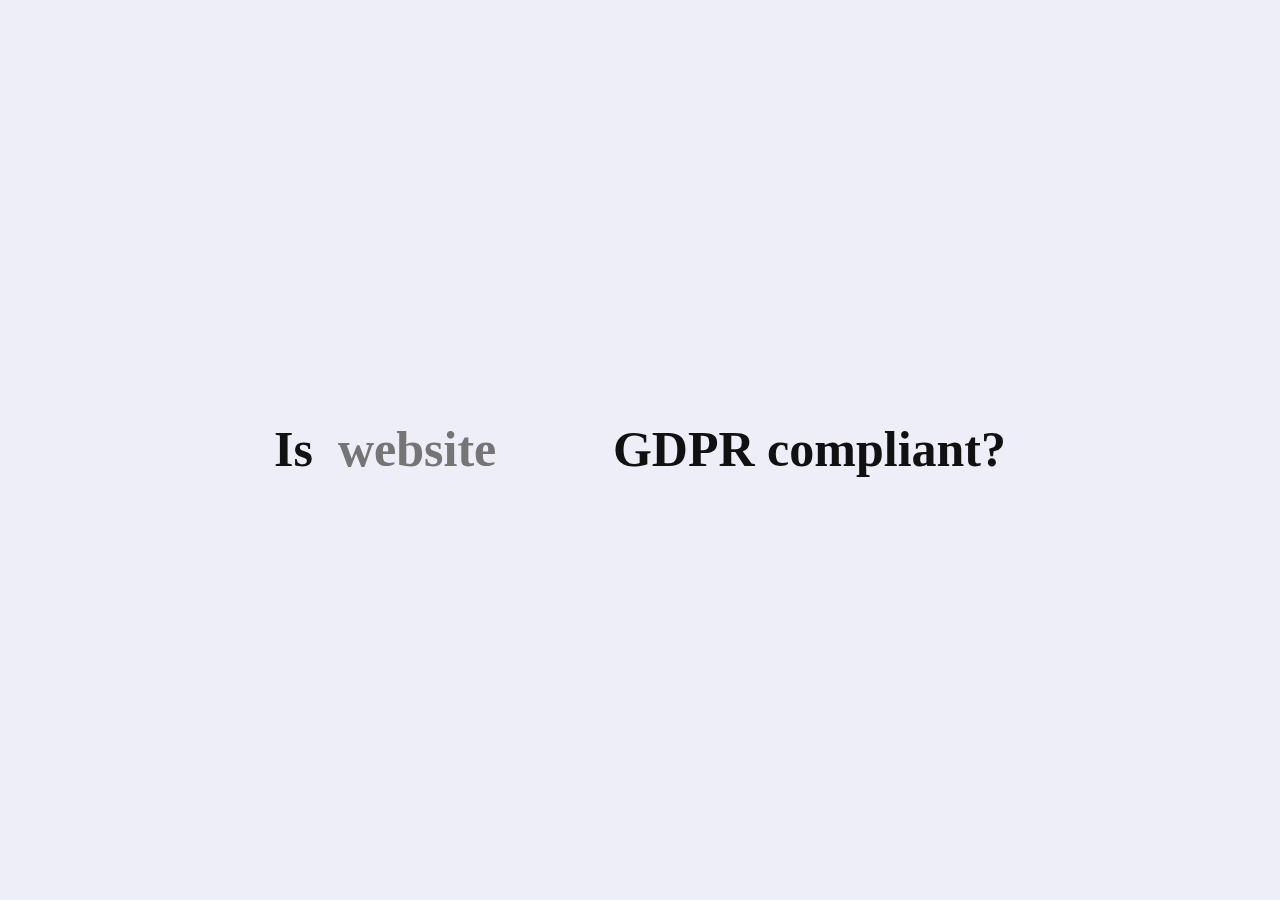
==== site/index.html @ ae6fbefc "Get ready, this is a big one." ====
<!DOCTYPE html>
<html>
    <head>
        <title>Square Brackets</title>
        <meta charset="UTF-8">
        <meta name="viewport" content="width=device-width, initial-scale=1">
        <meta name="description" content="Check whether a site is properly GDPR
        compliant.">
        <meta name="author" content="Joe, Edward, Michael, Dylan">
        <link rel="stylesheet" type="text/css" href="./main.css">
    </head>
    <body>
        <main>
            <section id="home">
                <form id="checker" method="POST">
                    <h1 id="question">
                        Is
                        <input type="text" name="website" placeholder="website
                        here" autocomplete="off"/>
                        GDPR compliant?
                    </h1>
                </form>
                <div class="complete">
                    <nav class="complete__tabs">
                        <div class="complete__tabs__html">HTML</div>
                        <div class="complete__tabs__json">JSON</div>
                    </nav>
                    <div class="complete__html">
                        <h3>
                            <span class="complete__html__url"></span>
                            -
                            <span class="complete__html__status"></span>
                        </h3>
                        <h3 style="margin-bottom: 0.5rem;">Trackers (<span
                                class="complete__html__tracker-count"></span>)</h3>
                        <div class="complete__html__trackers"></div>
                    </div>
                    <div class="complete__json">
                        <textarea class="complete__json__text"></textarea>
                    </div>
                </div>
                <div class="pending">
                    <div class="loader">
                        Loading...
                        <div class="segment"></div>
                    </div>
                </div>
            </section>
            <section id="gdpr">
            </section>
            <section id="about">
            </section>
        </main>
        <script src="./main.js"></script>
    </body>
</html>
---- site/main.css ----
/* Set visible outlines */
/*
#home  { background-color: #fee; }
#gdpr  { background-color: #efe; }
#about { background-color: #eef; }
*/
/* Default Mixins */
/* Basic Padding, Margin, Sizing Layouts */
* {
  box-sizing: border-box;
  color: #111; }

body {
  padding: 0;
  margin: 0;
  font: #111;
  background-color: #eeeef8; }

main {
  width: 100%;
  height: 100vh; }
  main section {
    width: 100%; }

/* Home */
#home {
  min-height: 100vh;
  padding: 80px;
  display: flex;
  flex-flow: column;
  align-items: center;
  justify-content: center; }
  #home #checker {
    flex: 1 0 auto;
    display: flex;
    flex-flow: column;
    align-items: center;
    justify-content: center; }
    #home #checker #question {
      flex: 0 0 auto;
      font-size: 50px;
      text-align: center;
      margin: 0px; }
      #home #checker #question input[name="website"] {
        background-color: #eeeef8;
        border-bottom: transparent 2px solid;
        color: #285c82;
        padding: 0 0.5ch;
        margin: 0;
        outline: 0;
        border-top: 0;
        border-left: 0;
        border-right: 0;
        font-family: serif;
        font-weight: bold;
        font-size: inherit;
        width: 11ch;
        text-align: left; }
        #home #checker #question input[name="website"]:hover {
          background-color: #e6e6f0; }
        #home #checker #question input[name="website"]:active {
          background-color: #ccccd6;
          border-bottom: #285c82 2px solid; }
        #home #checker #question input[name="website"]:focus {
          background-color: #dddde7;
          border-bottom: #285c82 2px solid; }
  #home button[type="submit"] {
    background-color: #eb9;
    border: none;
    width: 40%;
    max-width: 20ch;
    min-width: 10ch; }

.complete {
  padding: 1rem;
  border: #285c82 2px solid;
  border-radius: 1rem;
  flex: 0 0 auto;
  width: 100%;
  overflow: hidden; }
  body:not(.mode--complete) .complete {
    display: none !important; }
  .complete__tabs {
    display: flex;
    flex-direction: row;
    margin-bottom: 1rem; }
    .complete__tabs__html, .complete__tabs__json {
      background-color: #eeeef8;
      border-bottom: transparent 2px solid;
      cursor: pointer;
      border-bottom: #285c82 2px solid;
      width: 6ch;
      text-align: center;
      height: 1.5em;
      line-height: 1.5em; }
      .complete__tabs__html:hover, .complete__tabs__json:hover {
        background-color: #e6e6f0; }
      .complete__tabs__html:active, .complete__tabs__json:active {
        background-color: #ccccd6;
        border-bottom: #285c82 2px solid; }
      .complete__tabs__html:focus, .complete__tabs__json:focus {
        background-color: #dddde7;
        border-bottom: #285c82 2px solid; }
    .mode--json .complete__tabs__html {
      border-bottom-width: 0; }
    body:not(.mode--json) .complete__tabs__json {
      border-bottom-width: 0; }
  body:not(.mode--json) .complete__json {
    display: none; }
  .mode--json .complete__html {
    display: none; }
  .complete__json__text {
    resize: none;
    width: 100%;
    height: 10rem; }
  .complete__html__status {
    padding: 3px;
    border-radius: 3px; }
    .complete__html__status--0 {
      background-color: #aea; }
    .complete__html__status--3, .complete__html__status--2, .complete__html__status--1 {
      background-color: #eea; }
    .complete__html__status--6, .complete__html__status--5, .complete__html__status--4 {
      background-color: #eaa; }
  .complete .url {
    font-size: 1.5rem; }

.pending {
  flex: 3 0 auto;
  display: flex;
  flex-flow: column;
  align-items: center;
  justify-content: center; }
  body:not(.mode--pending) .pending {
    display: none !important; }
  .pending .loader {
    width: 200px;
    height: 2.5rem;
    line-height: 2.5rem;
    font-size: 1.5rem;
    font-family: monospace;
    text-align: center;
    position: relative;
    border-radius: 5px;
    overflow: hidden; }
@keyframes segment {
  0% {
    width: 0%;
    left: 0; }
  50% {
    width: 100%;
    right: 0; }
  100% {
    width: 0%;
    right: 0; } }
    .pending .loader .segment {
      color: #285c82;
      top: 0;
      z-index: -1;
      height: 100%;
      background-color: lightblue;
      position: absolute;
      animation: 3s ease-in-out 0s infinite segment; }

/*# sourceMappingURL=main.css.map */
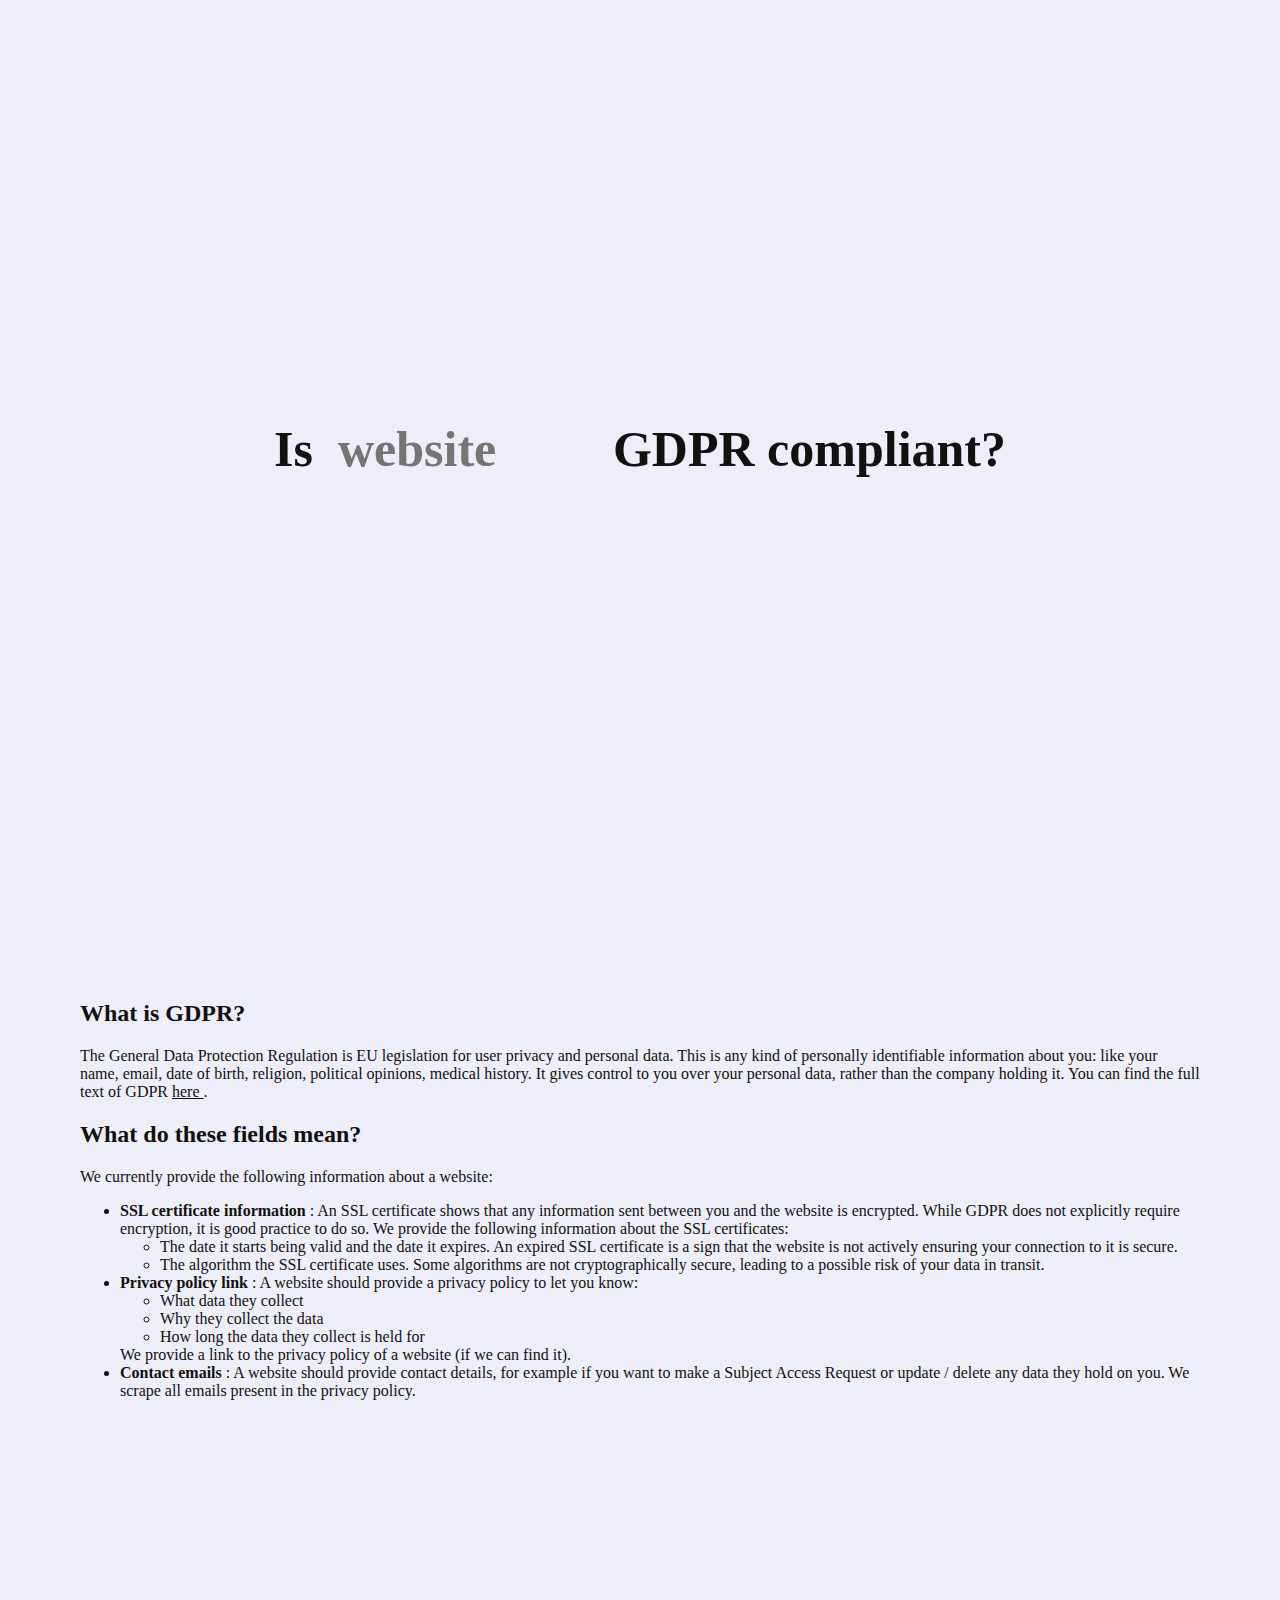
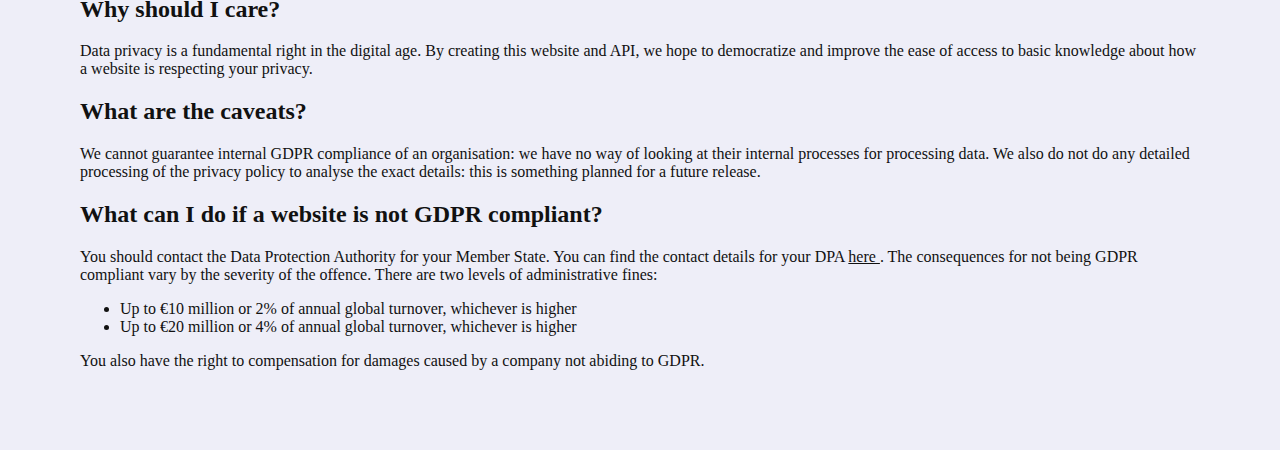
==== commit 2a7c8e49: "Explain GDPR / site concept in index.html" ====
--- a/site/index.html
+++ b/site/index.html
@@ -47,8 +47,52 @@
                 </div>
             </section>
             <section id="gdpr">
+	      <h2> What is GDPR? </h2>
+	      The General Data Protection Regulation is EU legislation for user privacy and personal data. This is any kind of personally identifiable information about you: like your name, email, date of birth, religion, political opinions, medical history. It gives control to you over your personal data, rather than the company holding it.
+	      
+	      You can find the full text of GDPR <a href="https://ec.europa.eu/info/law/law-topic/data-protection_en"> here </a>.
+
+	      <h2> What do these fields mean? </h2>
+	      We currently provide the following information about a website:
+	      <ul>
+		<li> <b> SSL certificate information </b>:
+		  An SSL certificate shows that any information sent between you and the website is encrypted. While GDPR does not explicitly require encryption, it is good practice to do so. We provide the following information about the SSL certificates: 
+		  <ul>
+		    <li> The date it starts being valid and the date it expires. An expired SSL certificate is a sign that the website is not actively ensuring your connection to it is secure. </li>
+		    <li> The algorithm the SSL certificate uses. Some algorithms are not cryptographically secure, leading to a possible risk of your data in transit. </li>
+		  </ul>
+		</li>
+		<li> <b> Privacy policy link </b>:
+		  A website should provide a privacy policy to let you know:
+		  <ul>
+		    <li> What data they collect </li>
+		    <li> Why they collect the data </li>
+		    <li> How long the data they collect is held for </li>
+		  </ul>
+		  We provide a link to the privacy policy of a website (if we can find it). 
+		</li>
+		<li>
+		  <b> Contact emails </b>: A website should provide contact details, for example if you want to make a Subject Access Request or update / delete any data they hold on you. We scrape all emails present in the privacy policy. 
+		</li>
+	      </ul>
             </section>
             <section id="about">
+	      <h2> Why should I care? </h2>
+	      Data privacy is a fundamental right in the digital age. By creating this website and API, we hope to democratize and improve the ease of access to basic knowledge about how a website is respecting your privacy.
+
+	      <h2> What are the caveats? </h2>
+	      We cannot guarantee internal GDPR compliance of an organisation: we have no way of looking at their internal processes for processing data. We also do not do any detailed processing of the privacy policy to analyse the exact details: this is something planned for a future release.
+
+	      <h2> What can I do if a website is not GDPR compliant? </h2>
+	      You should contact the Data Protection Authority for your Member State. You can find the contact details for your DPA <a href="http://ec.europa.eu/justice/article-29/structure/data-protection-authorities/index_en.htm"> here </a>. 
+	      The consequences for not being GDPR compliant vary by the severity of the offence.
+	      There are two levels of administrative fines:
+	      <ul> 
+	      <li> Up to €10 million or 2% of annual global turnover, whichever is higher </li>
+	      <li> Up to €20 million or 4% of annual global turnover, whichever is higher </li>
+	      </ul>
+	      You also have the right to compensation for damages caused by a company not abiding to GDPR.
+
             </section>
         </main>
         <script src="./main.js"></script>
--- a/site/main.css
+++ b/site/main.css
@@ -20,12 +20,12 @@
   width: 100%;
   height: 100vh; }
   main section {
-    width: 100%; }
+    width: 100%;
+    padding: 80px; }
 
 /* Home */
 #home {
   min-height: 100vh;
-  padding: 80px;
   display: flex;
   flex-flow: column;
   align-items: center;
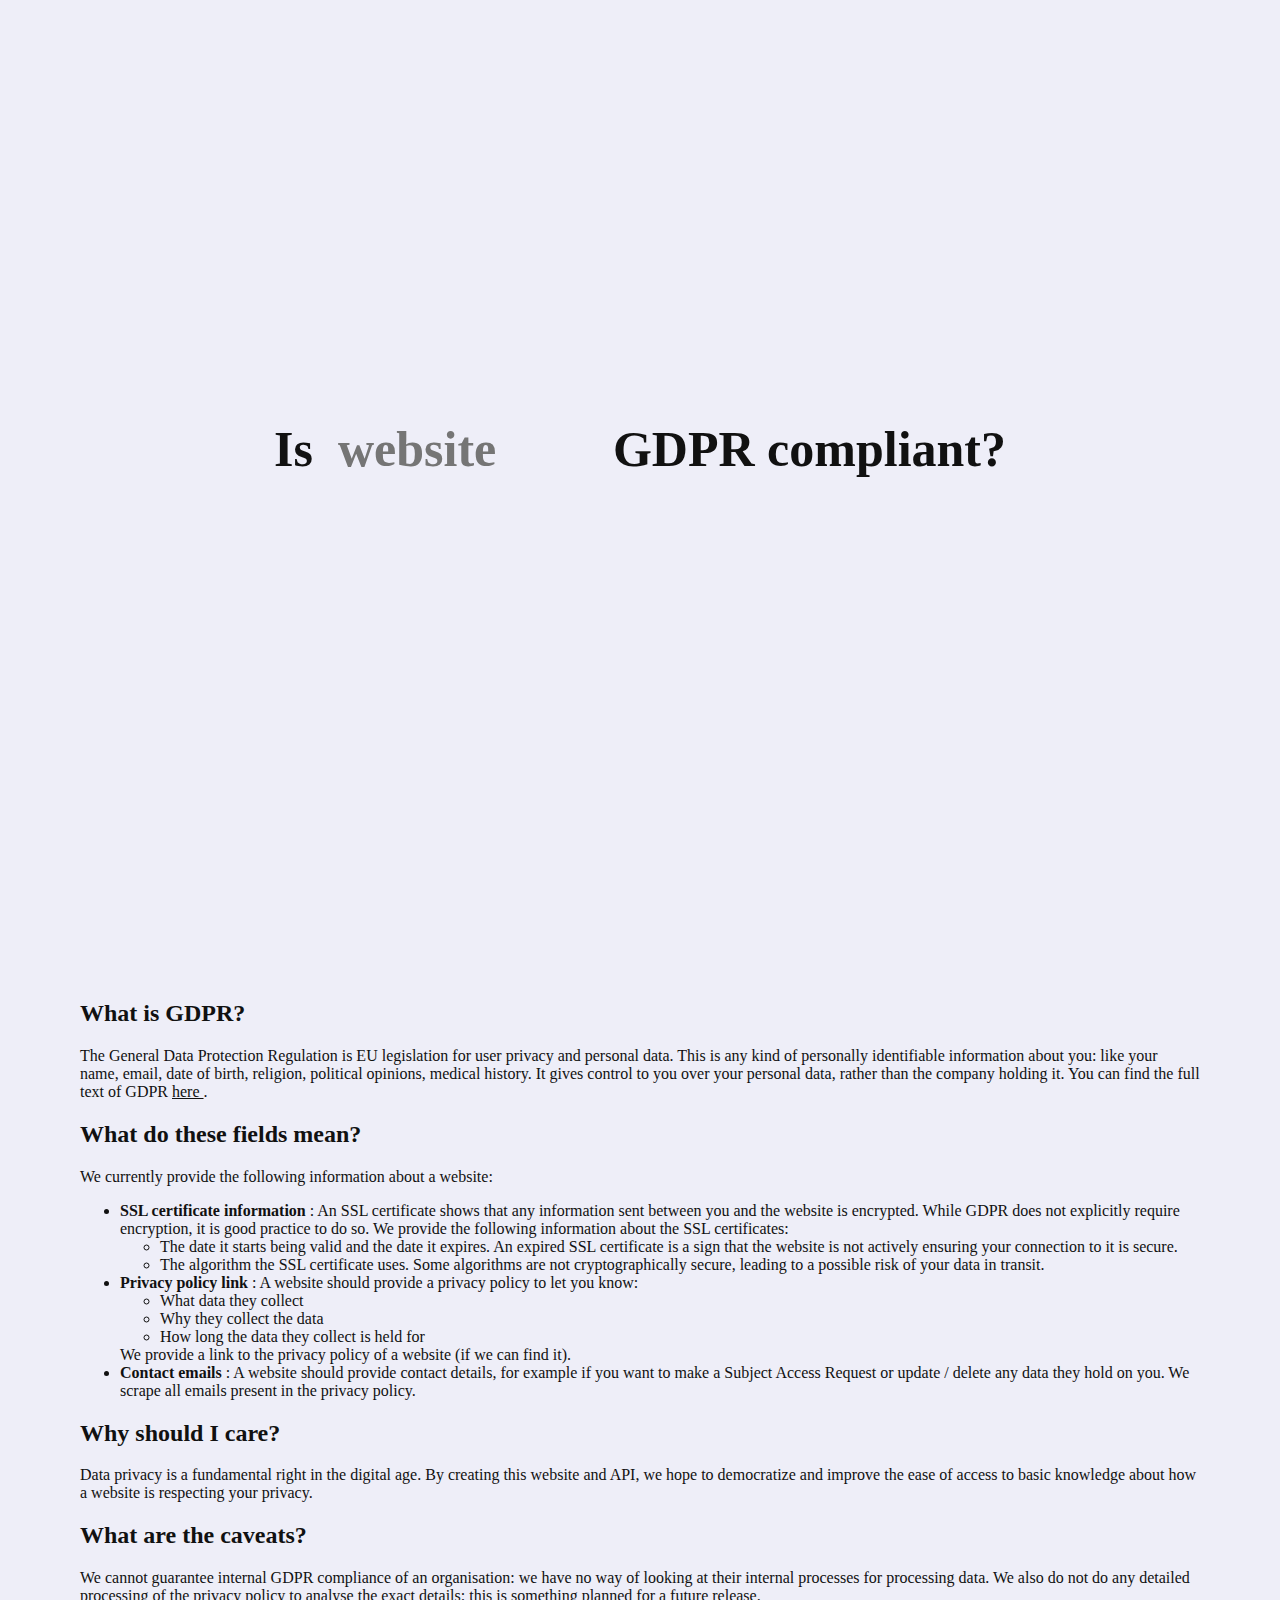
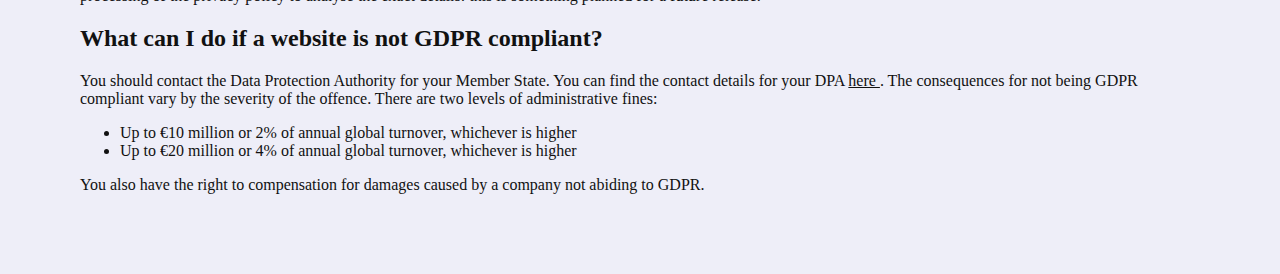
==== commit bbbbd341: "Move description to one section" ====
--- a/site/index.html
+++ b/site/index.html
@@ -75,8 +75,7 @@
 		  <b> Contact emails </b>: A website should provide contact details, for example if you want to make a Subject Access Request or update / delete any data they hold on you. We scrape all emails present in the privacy policy. 
 		</li>
 	      </ul>
-            </section>
-            <section id="about">
+
 	      <h2> Why should I care? </h2>
 	      Data privacy is a fundamental right in the digital age. By creating this website and API, we hope to democratize and improve the ease of access to basic knowledge about how a website is respecting your privacy.
 
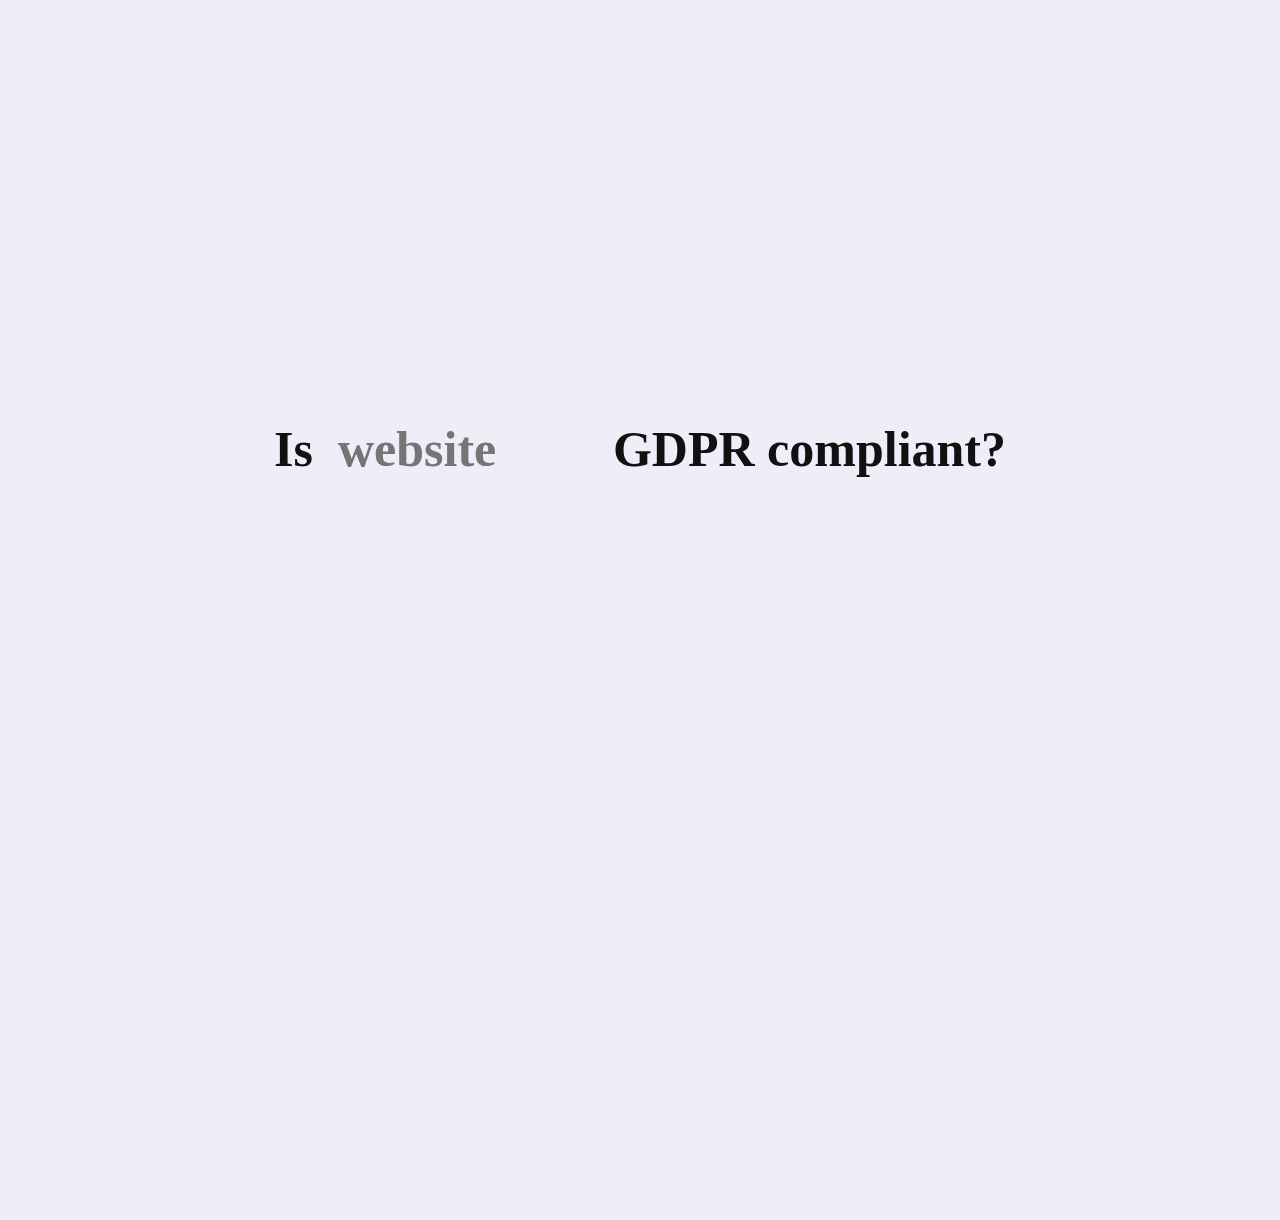
==== commit 9989a3c2: "Implement contact-emails section" ====
--- a/site/index.html
+++ b/site/index.html
@@ -26,14 +26,16 @@
                         <div class="complete__tabs__json">JSON</div>
                     </nav>
                     <div class="complete__html">
-                        <h3>
+                        <h2>
                             <span class="complete__html__url"></span>
                             -
                             <span class="complete__html__status"></span>
-                        </h3>
-                        <h3 style="margin-bottom: 0.5rem;">Trackers (<span
+                        </h2>
+                        <h3 class="complete__html__trackers-title">Trackers (<span
                                 class="complete__html__tracker-count"></span>)</h3>
                         <div class="complete__html__trackers"></div>
+                        <h3 class="complete__html__contact-emails-title">Contact Emails</h3>
+                        <div class="complete__html__contact-emails"></div>
                     </div>
                     <div class="complete__json">
                         <textarea class="complete__json__text"></textarea>
@@ -47,51 +49,8 @@
                 </div>
             </section>
             <section id="gdpr">
-	      <h2> What is GDPR? </h2>
-	      The General Data Protection Regulation is EU legislation for user privacy and personal data. This is any kind of personally identifiable information about you: like your name, email, date of birth, religion, political opinions, medical history. It gives control to you over your personal data, rather than the company holding it.
-	      
-	      You can find the full text of GDPR <a href="https://ec.europa.eu/info/law/law-topic/data-protection_en"> here </a>.
-
-	      <h2> What do these fields mean? </h2>
-	      We currently provide the following information about a website:
-	      <ul>
-		<li> <b> SSL certificate information </b>:
-		  An SSL certificate shows that any information sent between you and the website is encrypted. While GDPR does not explicitly require encryption, it is good practice to do so. We provide the following information about the SSL certificates: 
-		  <ul>
-		    <li> The date it starts being valid and the date it expires. An expired SSL certificate is a sign that the website is not actively ensuring your connection to it is secure. </li>
-		    <li> The algorithm the SSL certificate uses. Some algorithms are not cryptographically secure, leading to a possible risk of your data in transit. </li>
-		  </ul>
-		</li>
-		<li> <b> Privacy policy link </b>:
-		  A website should provide a privacy policy to let you know:
-		  <ul>
-		    <li> What data they collect </li>
-		    <li> Why they collect the data </li>
-		    <li> How long the data they collect is held for </li>
-		  </ul>
-		  We provide a link to the privacy policy of a website (if we can find it). 
-		</li>
-		<li>
-		  <b> Contact emails </b>: A website should provide contact details, for example if you want to make a Subject Access Request or update / delete any data they hold on you. We scrape all emails present in the privacy policy. 
-		</li>
-	      </ul>
-
-	      <h2> Why should I care? </h2>
-	      Data privacy is a fundamental right in the digital age. By creating this website and API, we hope to democratize and improve the ease of access to basic knowledge about how a website is respecting your privacy.
-
-	      <h2> What are the caveats? </h2>
-	      We cannot guarantee internal GDPR compliance of an organisation: we have no way of looking at their internal processes for processing data. We also do not do any detailed processing of the privacy policy to analyse the exact details: this is something planned for a future release.
-
-	      <h2> What can I do if a website is not GDPR compliant? </h2>
-	      You should contact the Data Protection Authority for your Member State. You can find the contact details for your DPA <a href="http://ec.europa.eu/justice/article-29/structure/data-protection-authorities/index_en.htm"> here </a>. 
-	      The consequences for not being GDPR compliant vary by the severity of the offence.
-	      There are two levels of administrative fines:
-	      <ul> 
-	      <li> Up to €10 million or 2% of annual global turnover, whichever is higher </li>
-	      <li> Up to €20 million or 4% of annual global turnover, whichever is higher </li>
-	      </ul>
-	      You also have the right to compensation for damages caused by a company not abiding to GDPR.
-
+            </section>
+            <section id="about">
             </section>
         </main>
         <script src="./main.js"></script>
--- a/site/main.css
+++ b/site/main.css
@@ -71,6 +71,12 @@
     max-width: 20ch;
     min-width: 10ch; }
 
+.status--good {
+  background-color: #aea; }
+
+.status--bad {
+  background-color: #eaa; }
+
 .complete {
   padding: 1rem;
   border: #285c82 2px solid;
@@ -116,12 +122,6 @@
   .complete__html__status {
     padding: 3px;
     border-radius: 3px; }
-    .complete__html__status--0 {
-      background-color: #aea; }
-    .complete__html__status--3, .complete__html__status--2, .complete__html__status--1 {
-      background-color: #eea; }
-    .complete__html__status--6, .complete__html__status--5, .complete__html__status--4 {
-      background-color: #eaa; }
   .complete .url {
     font-size: 1.5rem; }
 
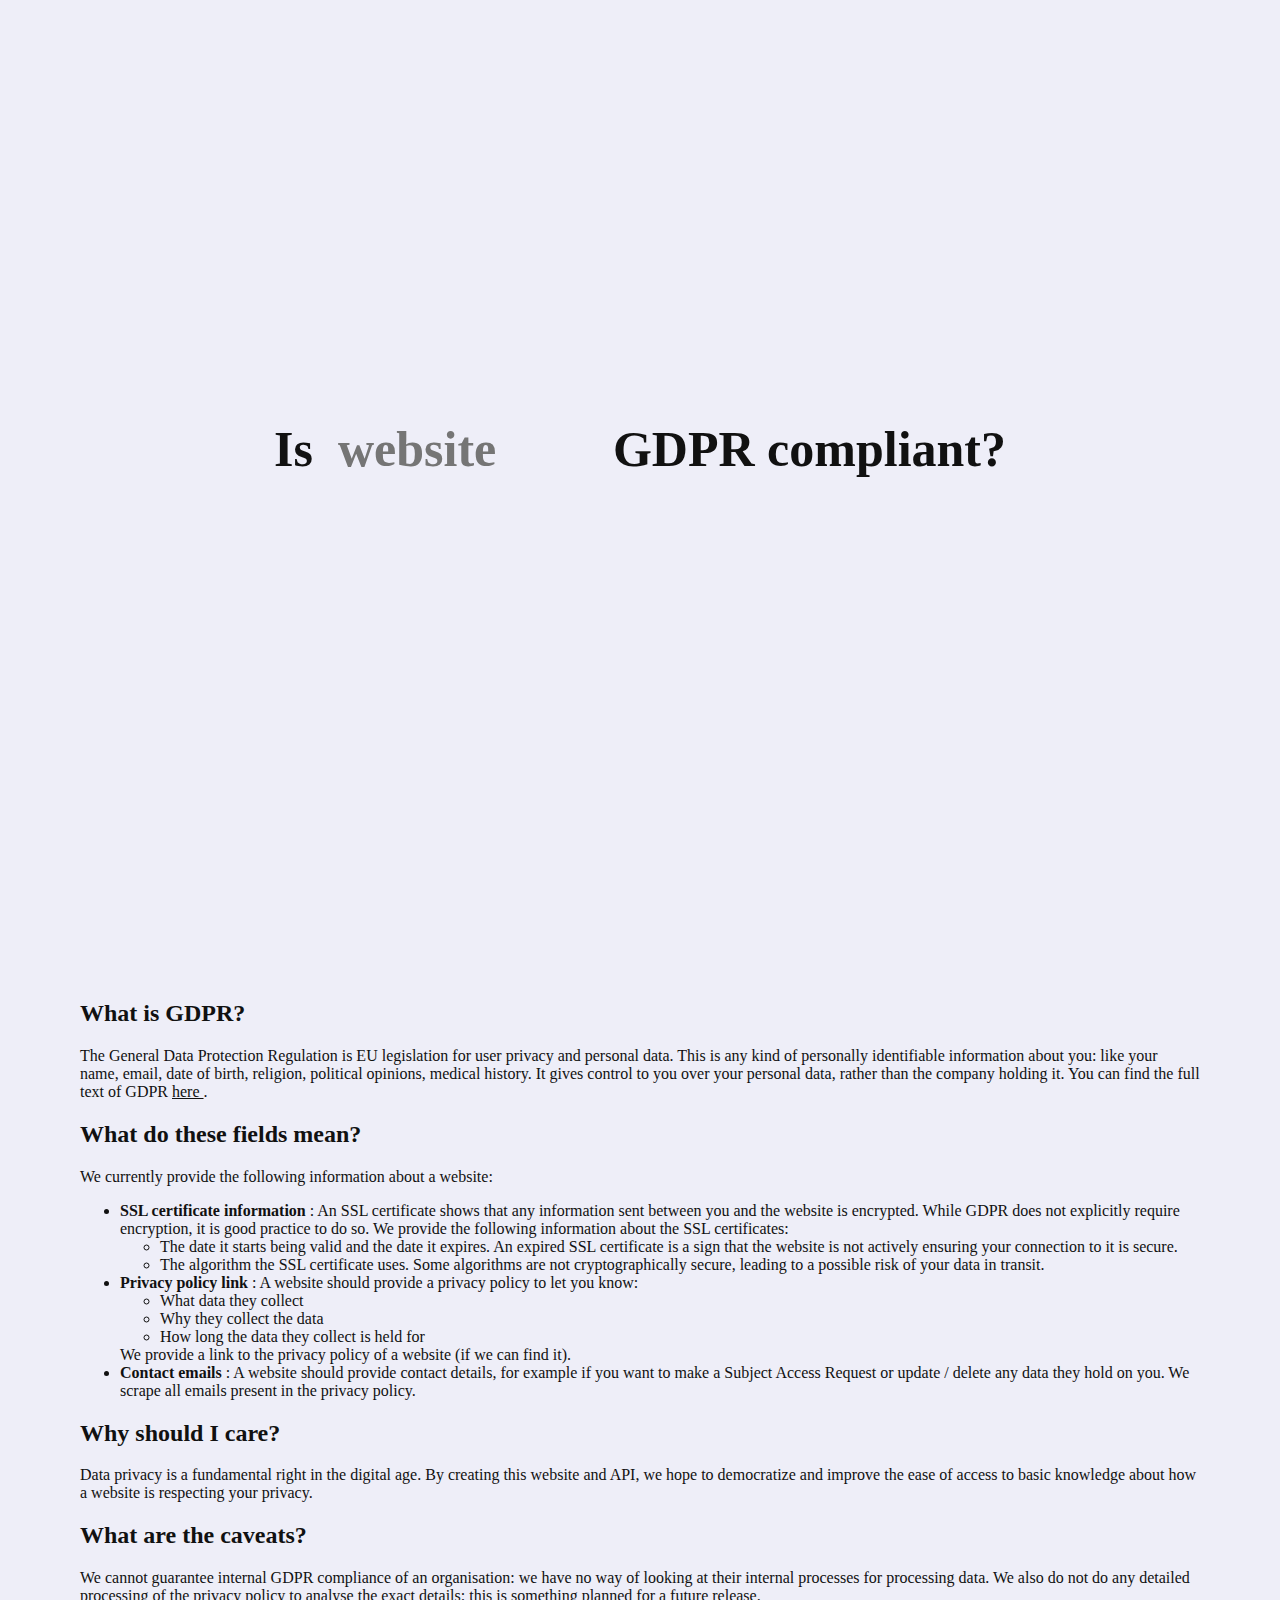
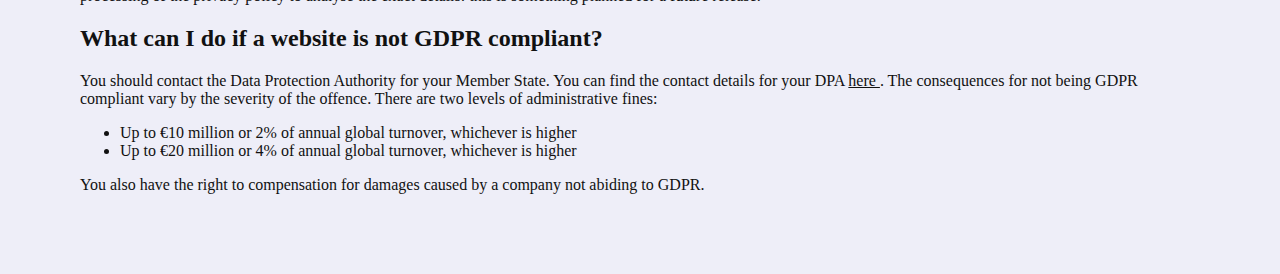
==== commit fcfad755: "Merge branch 'master' of github.com:andmikey/square-brackets" ====
--- a/site/index.html
+++ b/site/index.html
@@ -49,8 +49,51 @@
                 </div>
             </section>
             <section id="gdpr">
-            </section>
-            <section id="about">
+	      <h2> What is GDPR? </h2>
+	      The General Data Protection Regulation is EU legislation for user privacy and personal data. This is any kind of personally identifiable information about you: like your name, email, date of birth, religion, political opinions, medical history. It gives control to you over your personal data, rather than the company holding it.
+	      
+	      You can find the full text of GDPR <a href="https://ec.europa.eu/info/law/law-topic/data-protection_en"> here </a>.
+
+	      <h2> What do these fields mean? </h2>
+	      We currently provide the following information about a website:
+	      <ul>
+		<li> <b> SSL certificate information </b>:
+		  An SSL certificate shows that any information sent between you and the website is encrypted. While GDPR does not explicitly require encryption, it is good practice to do so. We provide the following information about the SSL certificates: 
+		  <ul>
+		    <li> The date it starts being valid and the date it expires. An expired SSL certificate is a sign that the website is not actively ensuring your connection to it is secure. </li>
+		    <li> The algorithm the SSL certificate uses. Some algorithms are not cryptographically secure, leading to a possible risk of your data in transit. </li>
+		  </ul>
+		</li>
+		<li> <b> Privacy policy link </b>:
+		  A website should provide a privacy policy to let you know:
+		  <ul>
+		    <li> What data they collect </li>
+		    <li> Why they collect the data </li>
+		    <li> How long the data they collect is held for </li>
+		  </ul>
+		  We provide a link to the privacy policy of a website (if we can find it). 
+		</li>
+		<li>
+		  <b> Contact emails </b>: A website should provide contact details, for example if you want to make a Subject Access Request or update / delete any data they hold on you. We scrape all emails present in the privacy policy. 
+		</li>
+	      </ul>
+
+	      <h2> Why should I care? </h2>
+	      Data privacy is a fundamental right in the digital age. By creating this website and API, we hope to democratize and improve the ease of access to basic knowledge about how a website is respecting your privacy.
+
+	      <h2> What are the caveats? </h2>
+	      We cannot guarantee internal GDPR compliance of an organisation: we have no way of looking at their internal processes for processing data. We also do not do any detailed processing of the privacy policy to analyse the exact details: this is something planned for a future release.
+
+	      <h2> What can I do if a website is not GDPR compliant? </h2>
+	      You should contact the Data Protection Authority for your Member State. You can find the contact details for your DPA <a href="http://ec.europa.eu/justice/article-29/structure/data-protection-authorities/index_en.htm"> here </a>. 
+	      The consequences for not being GDPR compliant vary by the severity of the offence.
+	      There are two levels of administrative fines:
+	      <ul> 
+	      <li> Up to €10 million or 2% of annual global turnover, whichever is higher </li>
+	      <li> Up to €20 million or 4% of annual global turnover, whichever is higher </li>
+	      </ul>
+	      You also have the right to compensation for damages caused by a company not abiding to GDPR.
+
             </section>
         </main>
         <script src="./main.js"></script>
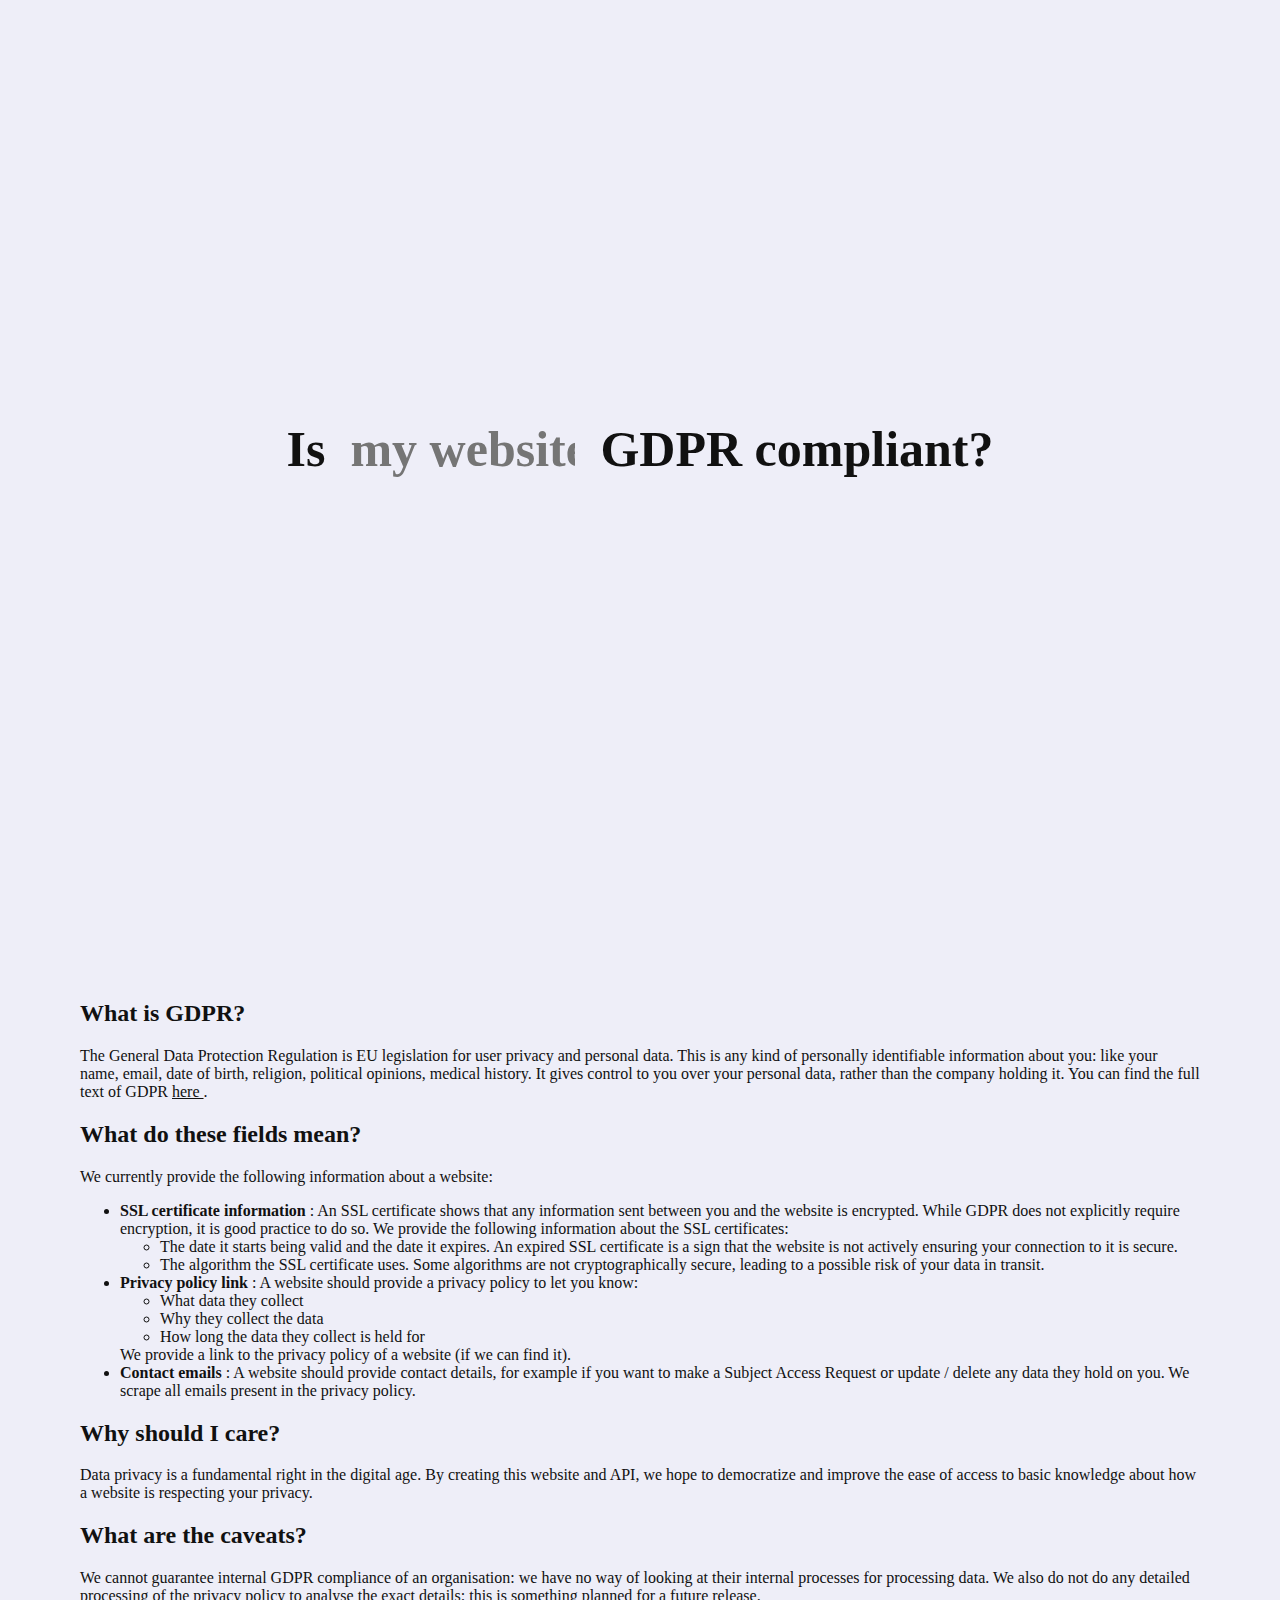
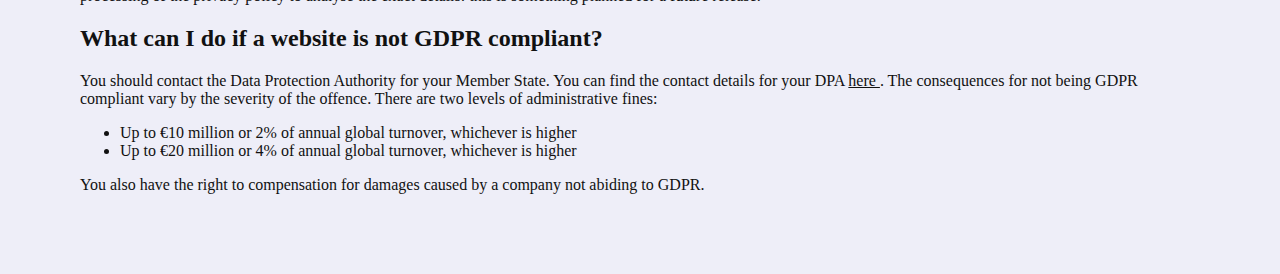
==== commit b501f86e: "Fix input sanitization, Add privacy policy." ====
--- a/site/index.html
+++ b/site/index.html
@@ -15,8 +15,7 @@
                 <form id="checker" method="POST">
                     <h1 id="question">
                         Is
-                        <input type="text" name="website" placeholder="website
-                        here" autocomplete="off"/>
+                        <input type="text" name="website" placeholder="my website" autocomplete="off"/>
                         GDPR compliant?
                     </h1>
                 </form>
@@ -36,6 +35,9 @@
                         <div class="complete__html__trackers"></div>
                         <h3 class="complete__html__contact-emails-title">Contact Emails</h3>
                         <div class="complete__html__contact-emails"></div>
+                        <h3 class="complete__html__privacy-policy-title">Privacy
+                        Policy</h3>
+                        <div class="complete__html__privacy-policy"></div>
                     </div>
                     <div class="complete__json">
                         <textarea class="complete__json__text"></textarea>
--- a/site/main.css
+++ b/site/main.css
@@ -54,7 +54,7 @@
         font-family: serif;
         font-weight: bold;
         font-size: inherit;
-        width: 11ch;
+        width: 10ch;
         text-align: left; }
         #home #checker #question input[name="website"]:hover {
           background-color: #e6e6f0; }
